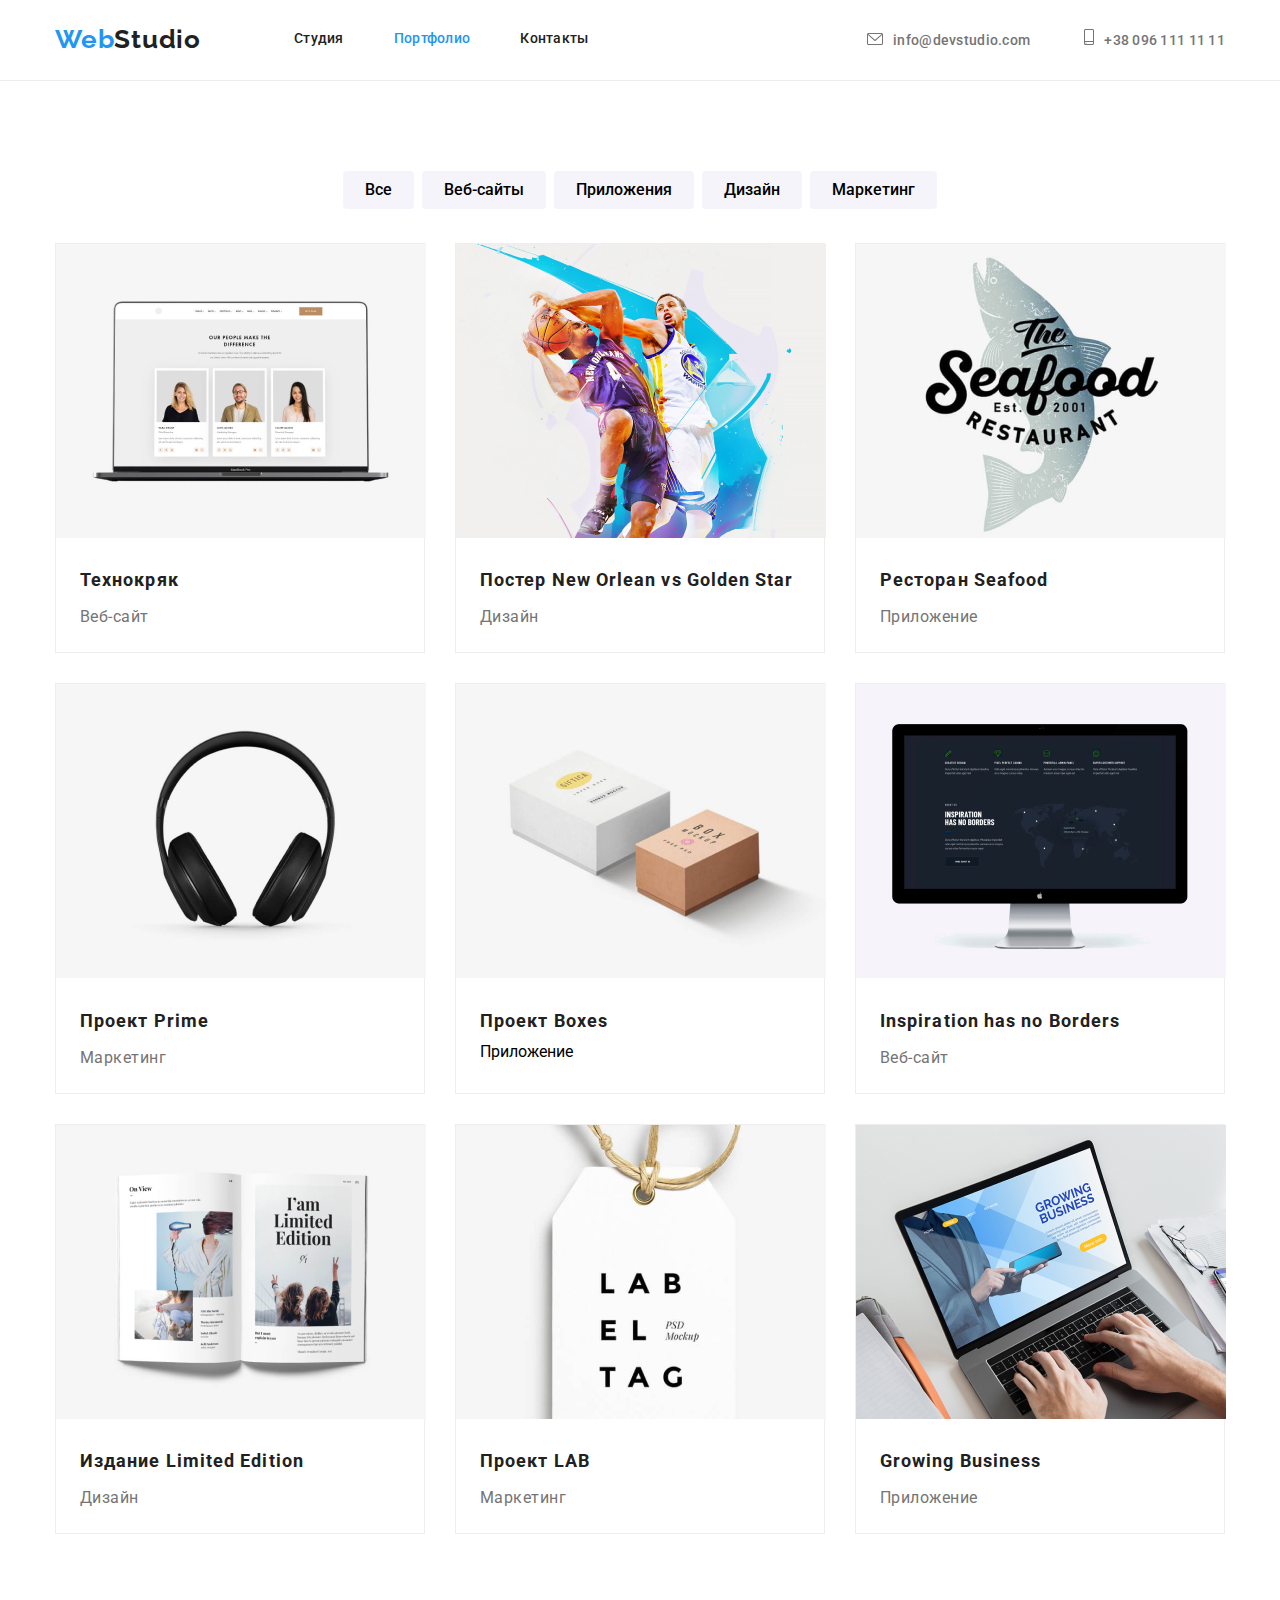
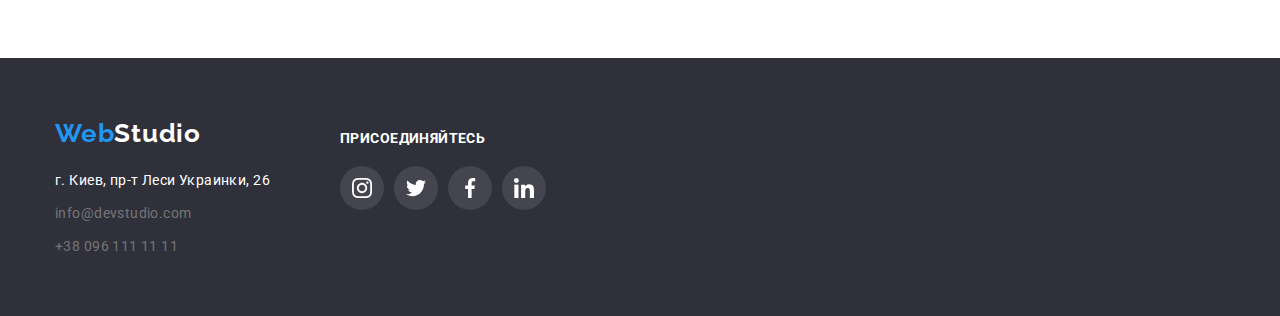
==== portfolio.html @ 93dac05d "started" ====
<!DOCTYPE html>
<html lang="ru">

<head>
    <meta charset="UTF-8">
    <meta name="viewport" content="width=device-width, initial-scale=1.0">
    <title>домашка</title>
    <link rel="stylesheet" href="https://cdnjs.cloudflare.com/ajax/libs/modern-normalize/1.0.0/modern-normalize.min.css">
    <link rel="stylesheet" href="<link rel="preconnect" href="https://fonts.gstatic.com">
    <link href="https://fonts.googleapis.com/css2?family=Raleway:wght@700&family=Roboto:wght@400;500;700;900&display=swap" rel="stylesheet">
    <link rel="stylesheet" href="./css/styles.css">
</head>

<body>
    
        <!--Шапка Портфолио  -->
    <header class="header-portfolio">
        <div class="container-header">
        <nav class="site-nav" >
            <a class="logo-a" href="./index.html" tabindex="0"><span class="logo">Web</span>Studio </a>
            <ul class="logo-a-list">
                <li class="logo-a-list-item" > <a href="./index.html" tabindex="0">Студия</a></li>
                <li class="logo-a-list-item" > <a  href="#"> <span class="portfolio" tabindex="0">Портфолио</span> </a> </li>
                <li class="logo-a-list-item" > <a href="#" tabindex="0">Контакты</a> </li>
            </ul>
        </nav>
        <address class="header-contact">
            <a class="adress-mail" href="mailto:info@devstudio.com"><span  ><svg class="header-contact-svg"><use href="./images/sprite.svg#icon-mail"></use></svg>info@devstudio.com</span></a>
            <a class="header-contact-tel" href="tel:+380961111111"><span  > <svg class="header-contact-tel-svg">
                <use href="./images/sprite.svg#icon-smartphone"></use>
            </svg>+38 096 111 11 11</span></a>
        </address>
        </div>
    </header>

    <main>
        <!-- Мейн Секция -->
        <section class="work">
            <div class="container">
            <h1 class="visually-hidden"> main </h1>
       <ul class="list-button" >
       <li class="list-button-item"> <button class="work-button"> <span class="work-button-text">Все</span> </button> </li>
       <li class="list-button-item"> <button class="work-button"> <span class="work-button-text">Веб-сайты</span> </button> </li>
       <li class="list-button-item"> <button class="work-button"> <span class="work-button-text">Приложения</span> </button> </li>
       <li class="list-button-item"> <button class="work-button"> <span class="work-button-text">Дизайн</span> </button> </li>
       <li class="list-button-item"> <button class="work-button"> <span class="work-button-text">Маркетинг</span> </button> </li>
    </ul>
    <ul class="work-list" >
        <li class="work-list-item" tabindex="0"> <img src="images/website.jpg" alt="фото сайта"> 
           <div class="text-container"> <h3 class="work-list-title">Технокряк</h3> <span class="work-list-text">Веб-сайт</span></div>
        </li>

        <li class="work-list-item" tabindex="0"> <img src="images/neworlean.jpg" alt="Постер"> 
            <div class="text-container"><h3 class="work-list-title"> Постер New Orlean vs Golden Star</h3> <span class="work-list-text">Дизайн</span> </div>
        </li>

        <li class="work-list-item" tabindex="0"> <img src="images/restorant.jpg" alt="Лого Ресторана"> 
            <div class="text-container"><h3 class="work-list-title">Ресторан Seafood</h3> <span class="work-list-text">Приложение</span> </div>
        </li>

        <li class="work-list-item" tabindex="0"> <img src="images/projectprime.jpg" alt="Наушники"> 
            <div class="text-container"><h3 class="work-list-title"> Проект Prime</h3> <span class="work-list-text">Маркетинг</span> </div>
        </li>

        <li class="work-list-item" tabindex="0"> <img src="images/projectboxes.jpg" alt="Коробки"> 
            <div class="text-container"><h3 class="work-list-title">Проект Boxes</h3> <span class="work-list-tex">Приложение</span> </div>
        </li>

        <li class="work-list-item" tabindex="0"> <img src="images/inspirationborders.jpg" alt="Программа"> 
           <div class="text-container"> <h3 class="work-list-title">Inspiration has no Borders</h3> <span class="work-list-text">Веб-сайт</span> </div>
        </li>
    
        <li class="work-list-item" tabindex="0"> <img src="images/limitededition.jpg" alt="Книга"> 
            <div class="text-container"><h3 class="work-list-title">Издание Limited Edition</h3> <span class="work-list-text">Дизайн</span></div>
        </li>

        <li class="work-list-item" tabindex="0"> <img src="images/lab.jpg" alt="Бирка"> 
            <div class="text-container"><h3 class="work-list-title">Проект LAB</h3> <span class="work-list-text">Маркетинг</span> </div>
        </li>

        <li class="work-list-item" tabindex="0"> <img src="images/growingbusiness.jpg" alt="Ноутбук"> 
            <div class="text-container"><h3 class="work-list-title">Growing Business</h3> <span class="work-list-text">Приложение</span> </div>
        </li>
        </ul>
        </div>
        </section>
   
    </main>
    <!-- Подвал -->
        <footer class="footer">
            <div class="container">
                <div class="footer-container">
                    <div class="footer-maininfo">
            <a class="logo-a-footer" href="/index.html"><span class="logo">Web</span><span class="logo-a-footer-text">Studio</span></a>
            <address class="footer-adress">
                <ul class="footer-list">
                <li class="footer-list-item"><a class="footer-list-text" href="https://goo.gl/maps/csx7mLunFfqbMCbs7" target="_blank">г. Киев, пр-т Леси Украинки, 26</a></li>
                <li class="footer-list-item"><a class="footer-list-contact" href="mailto:info@devstudio.com">info@devstudio.com</a></li>
                <li class="footer-list-item"><a class="footer-list-contact" href="tel:+380961111111">+38 096 111 11 11</a></li>
                </ul>
            </address>
                    </div>
                    <!-- Присоединяйтесь -->
            <div class="container-recconect">
                <h4>ПРИСОЕДИНЯЙТЕСЬ</h4>
                <ul class="container-recconect-list">
            
                    <li class="container-recconect-list-item"> <a class="recconect-list-link" tabindex="0"><svg class="recconect-svg">
                                <use href="./images/sprite2.svg#instagram"></use>
                            </svg></a> </li>
                    <li class="container-recconect-list-item"> <a class="recconect-list-link" tabindex="0"><svg class="recconect-svg">
                                <use href="./images/sprite2.svg#twitter"></use>
                            </svg></a> </li>
                    <li class="container-recconect-list-item"> <a class="recconect-list-link" tabindex="0"><svg class="recconect-svg">
                                <use href="./images/sprite2.svg#facebook"></use>
                            </svg></a> </li>
                    <li class="container-recconect-list-item"> <a class="recconect-list-link" tabindex="0"><svg class="recconect-svg">
                                <use href="./images/sprite2.svg#linkedin"></use>
                            </svg></a> </li>
            
                </ul>
            
            </div>
            </div>
        </footer>

</body>

</html>
---- css/styles.css ----
/* Общие значения для цвета и шрифта */
:root {
  --primary-text-color: #757575;
  --title-text-color: #212121;
  --dedicated-text-color: #2196f3;
  --heroandadress-text-color: #ffffff;
  --main-font: 'Roboto', sans-serif;
  --second-font: 'Raleway', sans-serif;
}

/* Общие правила для всех тегов */
h1,
h2,
h3,
h4,
h5,
h6 {
  margin: 0;
}
address {
  font-style: normal;
}
ul {
  list-style: none;
  padding: 0px;
  margin: 0px;
}

body {
  font-family: var(--main-font);
  margin: 0;
}
a {
  text-decoration: none;
  color: var(--title-text-color);
}
/* Общие правила для контейнера Дива */
.container {
  width: 1200px;
  padding: 0 15px;
  margin: 0 auto;
  align-items: center;
  display: block;
}
/* Общие правила  */
.adress-mail:hover,
.adress-mail:focus {
  color: var(--dedicated-text-color);
}
.adress-mail:hover .header-contact-svg,
.adress-mail:focus .header-contact-svg {
  fill: var(--dedicated-text-color);
}

.button:hover,
.button:focus {
  background: #2196f3;
}
.portfolio {
  color: var(--dedicated-text-color);
}
.studio {
  color: var(--dedicated-text-color);
}

/* Стили для СТУДИЯ */
/* Стили для верхней линии header */
.container-header {
  width: 1200px;
  padding: 0 15px;
  margin: 0 auto;
  align-items: center;
  display: flex;
}
header {
  padding-top: 24px;
  padding-bottom: 25px;
  border-bottom: 1px solid#ececec;

  background-color: var(--heroandadress-text-color);
}
.logo {
  color: var(--dedicated-text-color);
}
.logo-a {
  font-family: var(--second-font);
  font-style: normal;
  font-weight: bold;
  font-size: 26px;
  line-height: 1.19;
  letter-spacing: 0.03em;
  color: var(--title-text-color);
  margin-right: 93px;
}
.logo-a-list {
  font-style: normal;
  font-weight: 500;
  font-size: 14px;
  line-height: 1.14;
  letter-spacing: 0.02em;
  display: flex;
}
.logo-a-list-item:not(:last-child) {
  margin-right: 50px;
}
.site-nav:hover,
.site-nav:focus {
  color: #2196f3;
}
.site-nav {
  display: flex;
  align-items: center;
}
.header-contact-tel {
  color: var(--primary-text-color);
}
.header-contact-tel:hover,
.header-contact-tel:focus {
  color: var(--dedicated-text-color);
}
.header-contact-tel:hover .header-contact-tel-svg,
.header-contact-tel:focus .header-contact-tel-svg {
  fill: var(--dedicated-text-color);
}
.header-contact {
  margin-left: auto;
}
.header-contact-tel {
  font-style: normal;
  font-weight: 500;
  font-size: 14px;
  line-height: 16px;
  letter-spacing: 0.02em;
}
.adress-mail {
  margin-right: 50px;
  color: var(--primary-text-color);
  font-style: normal;
  font-weight: 500;
  font-size: 14px;
  line-height: 16px;
  letter-spacing: 0.02em;
}
.header-contact-svg {
  width: 16px;
  height: 12px;
  fill: #757575;
  margin-right: 10px;
}
.header-contact-tel-svg {
  width: 10px;
  height: 16px;
  fill: #757575;
  margin-right: 10px;
}
/* Секция Герой */

/* Скрытый заголовок */
.visually-hidden {
  position: absolute;
  width: 1px;
  height: 1px;
  margin: -1px;
  border: 0;
  padding: 0;

  white-space: nowrap;
  clip-path: imset(100%);
  clip: rect(0 0 0 0);
}

.hero {
  display: flex;
  flex-direction: column;
  text-align: center;
  margin-bottom: 94px;
  background-image: linear-gradient(
      rgba(47, 48, 58, 0.4),
      rgba(47, 48, 58, 0.4)
    ),
    url('../images/hero.jpg');
  background-repeat: no-repeat;
  max-width: 1600px;
  margin-left: auto;
  margin-right: auto;
}
.slogan {
  font-style: normal;
  font-weight: 900;
  font-size: 44px;
  line-height: 1.36;
  letter-spacing: 0.06em;
  text-transform: uppercase;
  margin-top: 200px;
  margin-bottom: 30px;
  color: var(--heroandadress-text-color);
}

.button-main {
  background: #2196f3;
  box-shadow: 0px 4px 4px rgba(0, 0, 0, 0.15);
  border-radius: 4px;
  width: 200px;
  height: 50px;
  margin-bottom: 200px;
}
.button-main-text {
  font-family: var(--main-font);
  font-weight: bold;
  font-size: 16px;
  line-height: 30px;
  color: var(--heroandadress-text-color);
  min-width: 200px;
  height: 50px;
}

.button span:hover,
.button span:focus {
  color: #ffffff;
}
/* Критерии */
.criterion {
  margin-bottom: 94px;
}
.criterion-list {
  display: flex;
}
.criterion-title {
  font-style: normal;
  font-weight: bold;
  font-size: 14px;
  line-height: 1.14;
  letter-spacing: 0.03em;
  text-transform: uppercase;
  color: var(--title-text-color);
  margin-bottom: 10px;
}
.criterion-list-text {
  font-style: normal;
  font-weight: normal;
  font-size: 14px;
  line-height: 1.71;
  letter-spacing: 0.03em;
  color: var(--primary-text-color);
}

.criterion-list-item::before {
  content: '';
  display: block;
  width: 270px;
  height: 120px;
  background-position: center;
  background-repeat: no-repeat;
  background-color: #f5f4fa;
  margin-bottom: 30px;
}
.icon-antenna::before {
  background-image: url('../images/antenna.svg');
}
.icon-clock::before {
  background-image: url('../images/clock.svg');
}
.icon-diagram::before {
  background-image: url('../images/diagram.svg');
}
.icon-astronaut::before {
  background-image: url('../images/astronaut.svg');
}
.criterion-list-item:not(:last-child) {
  margin-right: 30px;
}

/* Чем мы занимаемся */
.about-us-list {
  display: flex;
}
.about-us-title-item:not(:last-child) {
  margin-right: 30px;
}
.about-us {
  margin-bottom: 94px;
}
.about-us-title {
  font-weight: bold;
  font-size: 36px;
  line-height: 1.16;
  text-align: center;
  letter-spacing: 0.03em;
  color: var(--title-text-color);
  margin-bottom: 50px;
}
/* Наша команда */
.team {
  padding-top: 94px;
  background-color: #f5f4fa;
}
.team-list {
  display: flex;
}
.team-list-item {
  width: 270px;
  height: 428px;
  box-shadow: 0px 1px 3px rgba(0, 0, 0, 0.12), 0px 1px 1px rgba(0, 0, 0, 0.14),
    0px 2px 1px rgba(0, 0, 0, 0.2);
  border-radius: 0px 0px 4px 4px;
  background-color: var(--heroandadress-text-color);
  text-align: center;
  margin-bottom: 94px;
}
.team-list-item:not(:last-child) {
  margin-right: 30px;
}
.team-img {
  margin-bottom: 30px;
}
.team-title {
  font-weight: bold;
  font-size: 36px;
  line-height: 1.16;
  text-align: center;
  letter-spacing: 0.03em;
  color: var(--title-text-color);
  margin-bottom: 50px;
}
.team-list-title {
  font-style: normal;
  font-weight: 500;
  font-size: 16px;
  line-height: 1.18;
  margin-bottom: 10px;
}
.team-list-text {
  font-style: normal;
  font-weight: normal;
  font-size: 16px;
  line-height: 1.18;
  color: var(--primary-text-color);
}
.team-list-link {
  display: flex;
  justify-content: center;
  margin-top: 16px;
}
.team-list-link-li:not(:last-child) {
  margin-right: 10px;
}
.team-list-link-item {
  width: 44px;
  height: 44px;
  display: block;
  border-radius: 50%;
  background-color: #ffffff;
  display: flex;
  justify-content: center;
  align-items: center;
}

.team-list-link-li:focus {
  background-color: #2196f3;
}
.team-list-link-item:hover,
.team-list-link-item:focus {
  background-color: #2196f3;
}
.team-list-link-item:hover .team-list-link-svg,
.team-list-link-item:focus .team-list-link-svg {
  fill: #ffffff;
}
.team-list-link-svg {
  width: 20px;
  height: 20px;
  fill: #afb1b8;
}
/* Клиенты */
.clients {
  margin-bottom: 94px;
}
.clients-list {
  display: flex;
}
.clients-title {
  text-align: center;
  font-style: normal;
  font-weight: bold;
  font-size: 36px;
  line-height: 42px;
  margin-bottom: 50px;
}
.clients-list-item:not(:last-child) {
  margin-right: 30px;
}
.clients-link {
  display: flex;
  width: 170px;
  height: 90px;
  border: 1px solid #afb1b8;
  border-radius: 4px;
}
.clients-svg {
  margin: auto;
  fill: #afb1b8;
}
.clients-link:hover,
.clients-link:focus {
  border: 1px solid #2196f3;
  border-radius: 4px;
}
.clients-link:hover .clients-svg,
.clients-link:focus .clients-svg {
  fill: #2196f3;
}
/* Подвал */
.footer {
  background-color: #2f303a;
  padding-top: 60px;
  padding-bottom: 57px;
}
.logo-a-footer {
  font-family: var(--second-font);
  font-style: normal;
  font-weight: bold;
  font-size: 26px;
  line-height: 1.19;
  letter-spacing: 0.03em;
  color: var(--title-text-color);
  display: inline-block;
  margin-bottom: 20px;
}
.logo-a-footer-text {
  color: var(--heroandadress-text-color);
}
.footer-list-item:not(:last-child) {
  margin-bottom: 9px;
}
.footer-list-text {
  color: var(--heroandadress-text-color);
}
.footer-list {
  font-style: normal;
  font-weight: normal;
  font-size: 14px;
  line-height: 1.71;
  letter-spacing: 0.03em;
  color: rgba(255, 255, 255, 0.6);
}
.footer-list-contact {
  color: var(--primary-text-color);
}
.footer-container {
  display: flex;
}
.container-recconect {
  margin-top: 12px;
  margin-left: 70px;
}
.container-recconect h4 {
  font-style: normal;
  font-weight: bold;
  font-size: 14px;
  line-height: 16px;
  letter-spacing: 0.03em;
  text-transform: uppercase;
  color: #ffffff;
}
.container-recconect-list {
  display: flex;
  justify-content: center;
  margin-top: 20px;
}
.container-recconect-list-item:not(:last-child) {
  margin-right: 10px;
}
.recconect-svg {
  width: 20px;
  height: 20px;
  fill: #ffffff;
}
.recconect-list-link {
  width: 44px;
  height: 44px;

  border-radius: 50%;
  background-color: rgba(255, 255, 255, 10%);
  display: flex;
  justify-content: center;
  align-items: center;
}
.recconect-list-link:hover,
.recconect-list-link:focus {
  background-color: #2196f3;
}
/* страница ПОРТФОЛИО */
/* Шапка Header */
.header-portfolio {
  margin-bottom: 90px;
}
/* Мейн секция */

.work-list-title {
  font-style: normal;
  font-weight: bold;
  font-size: 18px;
  line-height: 2;
  letter-spacing: 0.06em;
  color: var(--title-text-color);
  margin-bottom: 4px;
}
.work-list-text {
  font-style: normal;
  font-weight: normal;
  font-size: 16px;
  line-height: 1.87;
  letter-spacing: 0.03em;
  color: var(--primary-text-color);
}
.list-button {
  display: flex;
  justify-content: center;
  margin-bottom: 34px;
}
.list-button-item {
  height: 38px;
}

.list-button-item:not(:last-child) {
  margin-right: 8px;
}
.work-button {
  background: #f5f4fa;
  padding: 6px 22px;
  border-radius: 4px;
  border: unset;
}

.work-button:hover,
.work-button:focus {
  background-color: var(--dedicated-text-color);
  box-shadow: 0px 4px 4px rgba(0, 0, 0, 0.25);
}
.work-button:hover .work-button-text,
.work-button:focus .work-button-text {
  color: #ffffff;
}

.work-button-text {
  font-style: normal;
  font-weight: 500;
  font-size: 16px;
  line-height: 1.62;
}
.work-list {
  display: flex;
  flex-wrap: wrap;
  margin-bottom: 94px;
}
.work-list-item {
  margin-right: 30px;
  margin-bottom: 30px;
  width: 370px;
  border: 1px solid #eeeeee;
}
.work-list-item:hover,
.work-list-item:focus {
  box-shadow: 0px 4px 4px rgba(0, 0, 0, 0.25);
}
.work-list-item:nth-child(3n) {
  margin-right: 0;
}
.text-container {
  margin: 20px 24px;
}
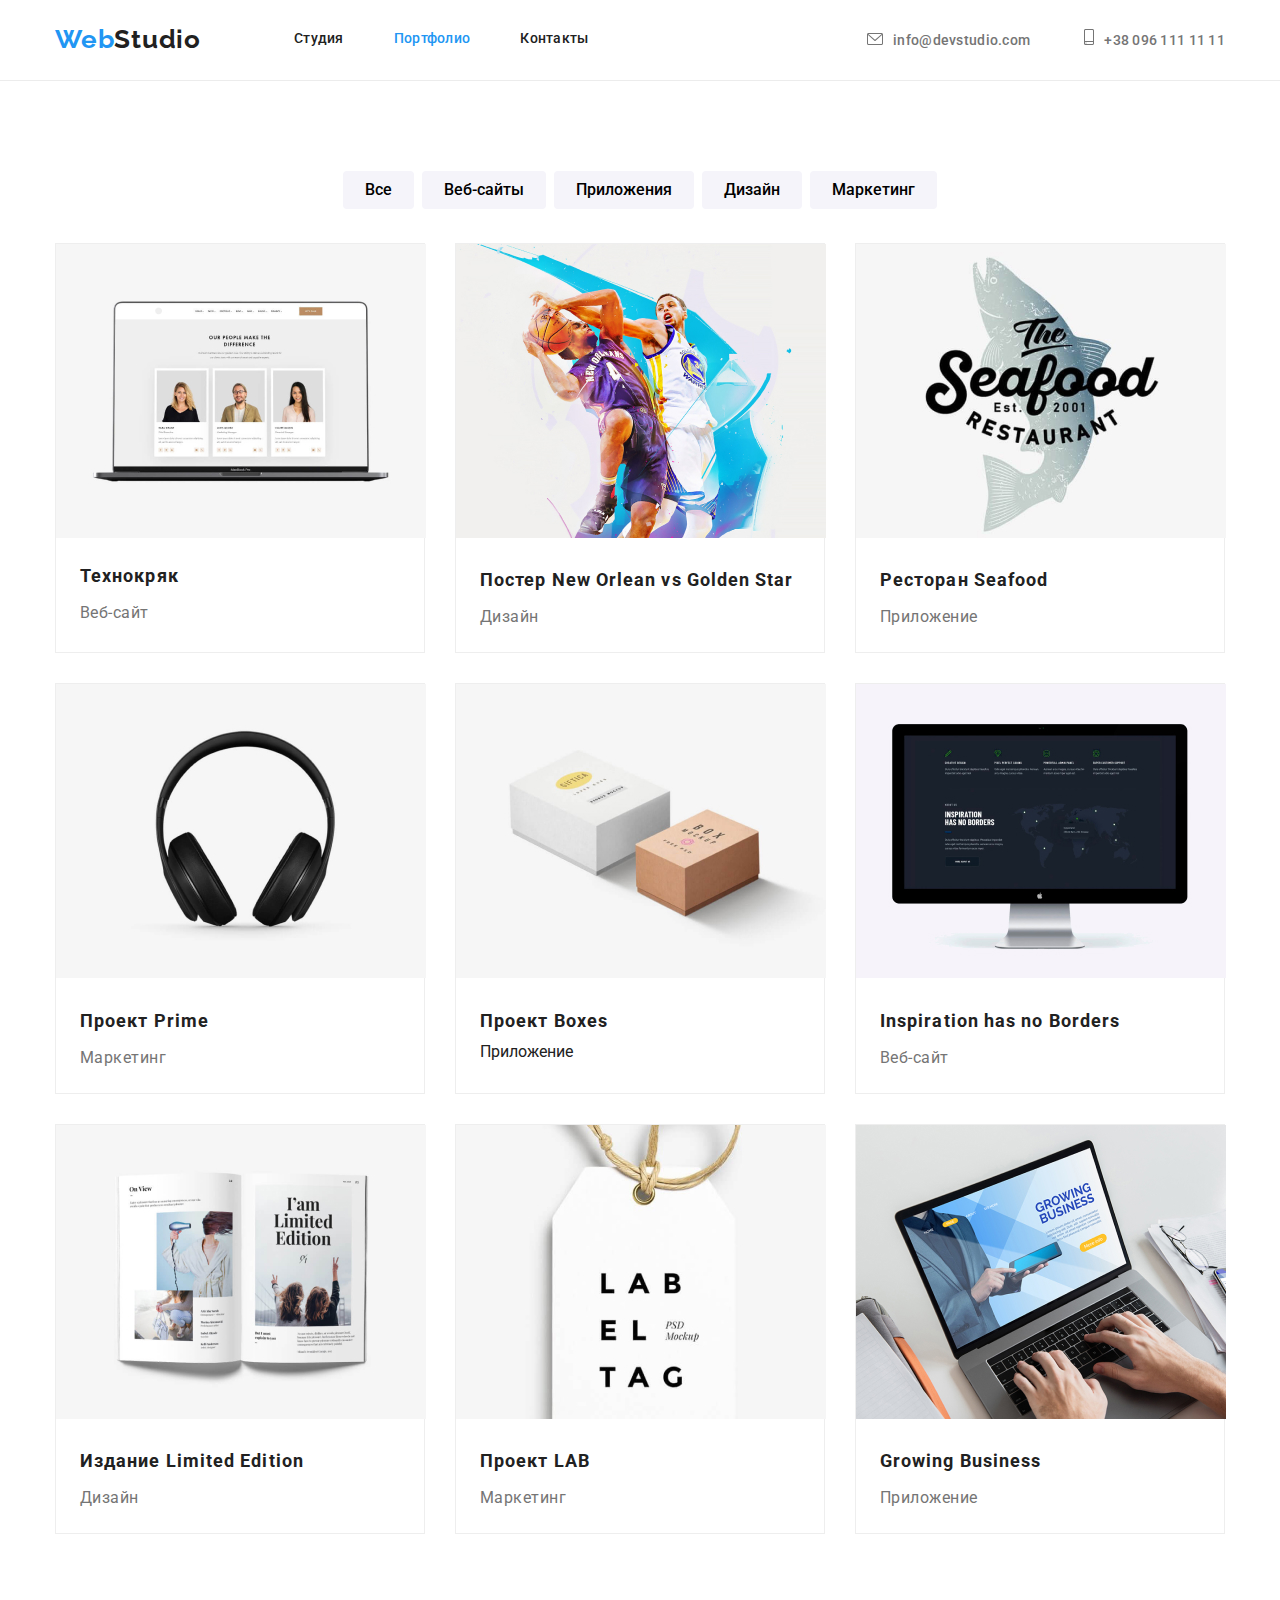
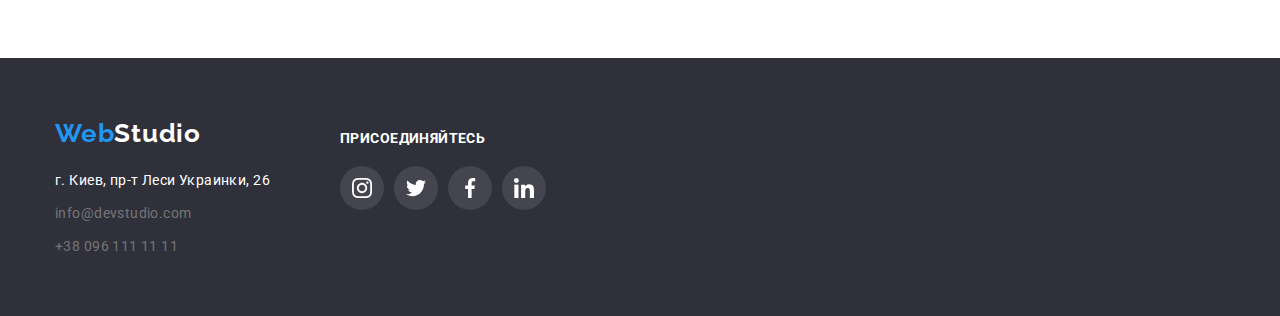
==== commit 83a38bce: "1/1" ====
--- a/portfolio.html
+++ b/portfolio.html
@@ -45,41 +45,71 @@
        <li class="list-button-item"> <button class="work-button"> <span class="work-button-text">Дизайн</span> </button> </li>
        <li class="list-button-item"> <button class="work-button"> <span class="work-button-text">Маркетинг</span> </button> </li>
     </ul>
+    <!-- Карточки -->
     <ul class="work-list" >
-        <li class="work-list-item" tabindex="0"> <img src="images/website.jpg" alt="фото сайта"> 
-           <div class="text-container"> <h3 class="work-list-title">Технокряк</h3> <span class="work-list-text">Веб-сайт</span></div>
+        <li class="work-list-item"> 
+            <a class="work-list-link" href="" >
+                <div class="test"> <p class="test-2">Технокряк это современная площадка распространения коронавируса. Компании используют эту платформу для цифрового
+                шпионажа и атак на защищённые сервера конкурентов.</p>
+            <img src="images/website.jpg" alt="фото сайта"> </div>
+           <div class="text-container"> <h3 class="work-list-title">Технокряк</h3> <span class="work-list-text">Веб-сайт</span></div> 
+        </a>
+        </li>
+    
+        <li class="work-list-item"> 
+            <a class="work-list-link" href=""> 
+                <img src="images/neworlean.jpg" alt="Постер"> 
+            <div class="text-container"><h3 class="work-list-title"> Постер New Orlean vs Golden Star</h3> <span class="work-list-text">Дизайн</span> </div> 
+        </a>
         </li>
 
-        <li class="work-list-item" tabindex="0"> <img src="images/neworlean.jpg" alt="Постер"> 
-            <div class="text-container"><h3 class="work-list-title"> Постер New Orlean vs Golden Star</h3> <span class="work-list-text">Дизайн</span> </div>
+        <li class="work-list-item"> 
+            <a class="work-list-link" href=""> 
+                <img src="images/restorant.jpg" alt="Лого Ресторана"> 
+            <div class="text-container"><h3 class="work-list-title">Ресторан Seafood</h3> <span class="work-list-text">Приложение</span> </div> 
+        </a>
         </li>
 
-        <li class="work-list-item" tabindex="0"> <img src="images/restorant.jpg" alt="Лого Ресторана"> 
-            <div class="text-container"><h3 class="work-list-title">Ресторан Seafood</h3> <span class="work-list-text">Приложение</span> </div>
+        <li class="work-list-item"> 
+            <a class="work-list-link" href=""> 
+                <img src="images/projectprime.jpg" alt="Наушники"> 
+            <div class="text-container"><h3 class="work-list-title"> Проект Prime</h3> <span class="work-list-text">Маркетинг</span> </div> 
+        </a>
         </li>
 
-        <li class="work-list-item" tabindex="0"> <img src="images/projectprime.jpg" alt="Наушники"> 
-            <div class="text-container"><h3 class="work-list-title"> Проект Prime</h3> <span class="work-list-text">Маркетинг</span> </div>
+        <li class="work-list-item"> 
+            <a class="work-list-link" href=""> 
+                <img src="images/projectboxes.jpg" alt="Коробки"> 
+            <div class="text-container"><h3 class="work-list-title">Проект Boxes</h3> <span class="work-list-tex">Приложение</span> </div>
+         </a>
         </li>
 
-        <li class="work-list-item" tabindex="0"> <img src="images/projectboxes.jpg" alt="Коробки"> 
-            <div class="text-container"><h3 class="work-list-title">Проект Boxes</h3> <span class="work-list-tex">Приложение</span> </div>
+        <li class="work-list-item"> 
+            <a class="work-list-link" href="">
+                <img src="images/inspirationborders.jpg" alt="Программа"> 
+           <div class="text-container"> <h3 class="work-list-title">Inspiration has no Borders</h3> <span class="work-list-text">Веб-сайт</span> </div> 
+        </a>
+        </li>
+    
+        <li class="work-list-item"> 
+            <a class="work-list-link" href=""> 
+                <img src="images/limitededition.jpg" alt="Книга"> 
+            <div class="text-container"><h3 class="work-list-title">Издание Limited Edition</h3> <span class="work-list-text">Дизайн</span></div> 
+        </a>
         </li>
 
-        <li class="work-list-item" tabindex="0"> <img src="images/inspirationborders.jpg" alt="Программа"> 
-           <div class="text-container"> <h3 class="work-list-title">Inspiration has no Borders</h3> <span class="work-list-text">Веб-сайт</span> </div>
-        </li>
-    
-        <li class="work-list-item" tabindex="0"> <img src="images/limitededition.jpg" alt="Книга"> 
-            <div class="text-container"><h3 class="work-list-title">Издание Limited Edition</h3> <span class="work-list-text">Дизайн</span></div>
+        <li class="work-list-item"> 
+            <a class="work-list-link" href=""> 
+                <img src="images/lab.jpg" alt="Бирка"> 
+            <div class="text-container"><h3 class="work-list-title">Проект LAB</h3> <span class="work-list-text">Маркетинг</span> </div> 
+        </a>
         </li>
 
-        <li class="work-list-item" tabindex="0"> <img src="images/lab.jpg" alt="Бирка"> 
-            <div class="text-container"><h3 class="work-list-title">Проект LAB</h3> <span class="work-list-text">Маркетинг</span> </div>
-        </li>
-
-        <li class="work-list-item" tabindex="0"> <img src="images/growingbusiness.jpg" alt="Ноутбук"> 
-            <div class="text-container"><h3 class="work-list-title">Growing Business</h3> <span class="work-list-text">Приложение</span> </div>
+        <li class="work-list-item"> 
+            <a class="work-list-link" href=""> 
+                <img src="images/growingbusiness.jpg" alt="Ноутбук"> 
+            <div class="text-container"><h3 class="work-list-title">Growing Business</h3> <span class="work-list-text">Приложение</span> </div> 
+        </a>
         </li>
         </ul>
         </div>
--- a/css/styles.css
+++ b/css/styles.css
@@ -15,6 +15,9 @@
 h4,
 h5,
 h6 {
+  margin: 0;
+}
+p {
   margin: 0;
 }
 address {
@@ -218,6 +221,47 @@
 .button span:focus {
   color: #ffffff;
 }
+/* МОДАЛКА */
+.backdrop {
+  position: fixed;
+  top: 0;
+  left: 0;
+  width: 100%;
+  height: 100%;
+  background: rgba(0, 0, 0, 0.2);
+  z-index: 1;
+}
+.backdrop.is-hidden {
+  opacity: 0;
+  pointer-events: none;
+}
+
+.modal {
+  position: absolute;
+  top: 50%;
+  left: 50%;
+  transform: translate(-50%, -50%);
+  width: 528px;
+  height: 581px;
+  background-color: #ffffff;
+  box-shadow: 0px 1px 3px rgba(0, 0, 0, 0.12), 0px 1px 1px rgba(0, 0, 0, 0.14),
+    0px 2px 1px rgba(0, 0, 0, 0.2);
+  border-radius: 4px;
+}
+.modal-svg {
+  position: absolute;
+  top: 8px;
+  right: 8px;
+  width: 30px;
+  height: 30px;
+  background: #ffffff;
+  border-radius: 50%;
+  border: 1px solid rgba(0, 0, 0, 0.1);
+  box-sizing: border-box;
+  justify-content: center;
+  align-items: center;
+  display: flex;
+}
 /* Критерии */
 .criterion {
   margin-bottom: 94px;
@@ -274,9 +318,7 @@
 .about-us-list {
   display: flex;
 }
-.about-us-title-item:not(:last-child) {
-  margin-right: 30px;
-}
+
 .about-us {
   margin-bottom: 94px;
 }
@@ -288,6 +330,36 @@
   letter-spacing: 0.03em;
   color: var(--title-text-color);
   margin-bottom: 50px;
+}
+.about-us-thumb:not(:last-child) {
+  margin-right: 30px;
+}
+.about-us-thumb {
+  position: relative;
+  width: 370px;
+  height: 294px;
+}
+.about-us-box {
+  display: block;
+  width: 370px;
+  height: 70px;
+
+  position: absolute;
+  bottom: 0;
+  left: 0;
+  background: rgba(47, 48, 58, 0.8);
+}
+.about-us-text {
+  display: inline-block;
+  font-style: normal;
+  font-weight: bold;
+  font-size: 14px;
+  line-height: 16px;
+
+  letter-spacing: 0.03em;
+  text-transform: uppercase;
+  margin: 27px 82px;
+  color: #ffffff;
 }
 /* Наша команда */
 .team {
@@ -478,7 +550,6 @@
 .recconect-list-link {
   width: 44px;
   height: 44px;
-
   border-radius: 50%;
   background-color: rgba(255, 255, 255, 10%);
   display: flex;
@@ -559,8 +630,11 @@
   width: 370px;
   border: 1px solid #eeeeee;
 }
-.work-list-item:hover,
-.work-list-item:focus {
+.work-list-link {
+  display: inline-block;
+}
+.work-list-link:hover,
+.work-list-link:focus {
   box-shadow: 0px 4px 4px rgba(0, 0, 0, 0.25);
 }
 .work-list-item:nth-child(3n) {
@@ -569,3 +643,29 @@
 .text-container {
   margin: 20px 24px;
 }
+.test {
+  position: relative;
+  width: 370px;
+  height: 294px;
+  overflow: hidden;
+}
+
+.test-2 {
+  position: absolute;
+  width: 100%;
+  height: 100%;
+  transform: translateY(100%);
+  transition: 250ms cubic-bezier(0.4, 0, 0.2, 1);
+  background: rgba(33, 150, 243, 0.9);
+  padding: 63px 24px;
+  font-family: Roboto;
+  font-style: normal;
+  font-weight: normal;
+  font-size: 18px;
+  line-height: 28px;
+  letter-spacing: 0.03em;
+  color: #ffffff;
+}
+.work-list-link:hover .test-2 {
+  transform: translateY(0%);
+}
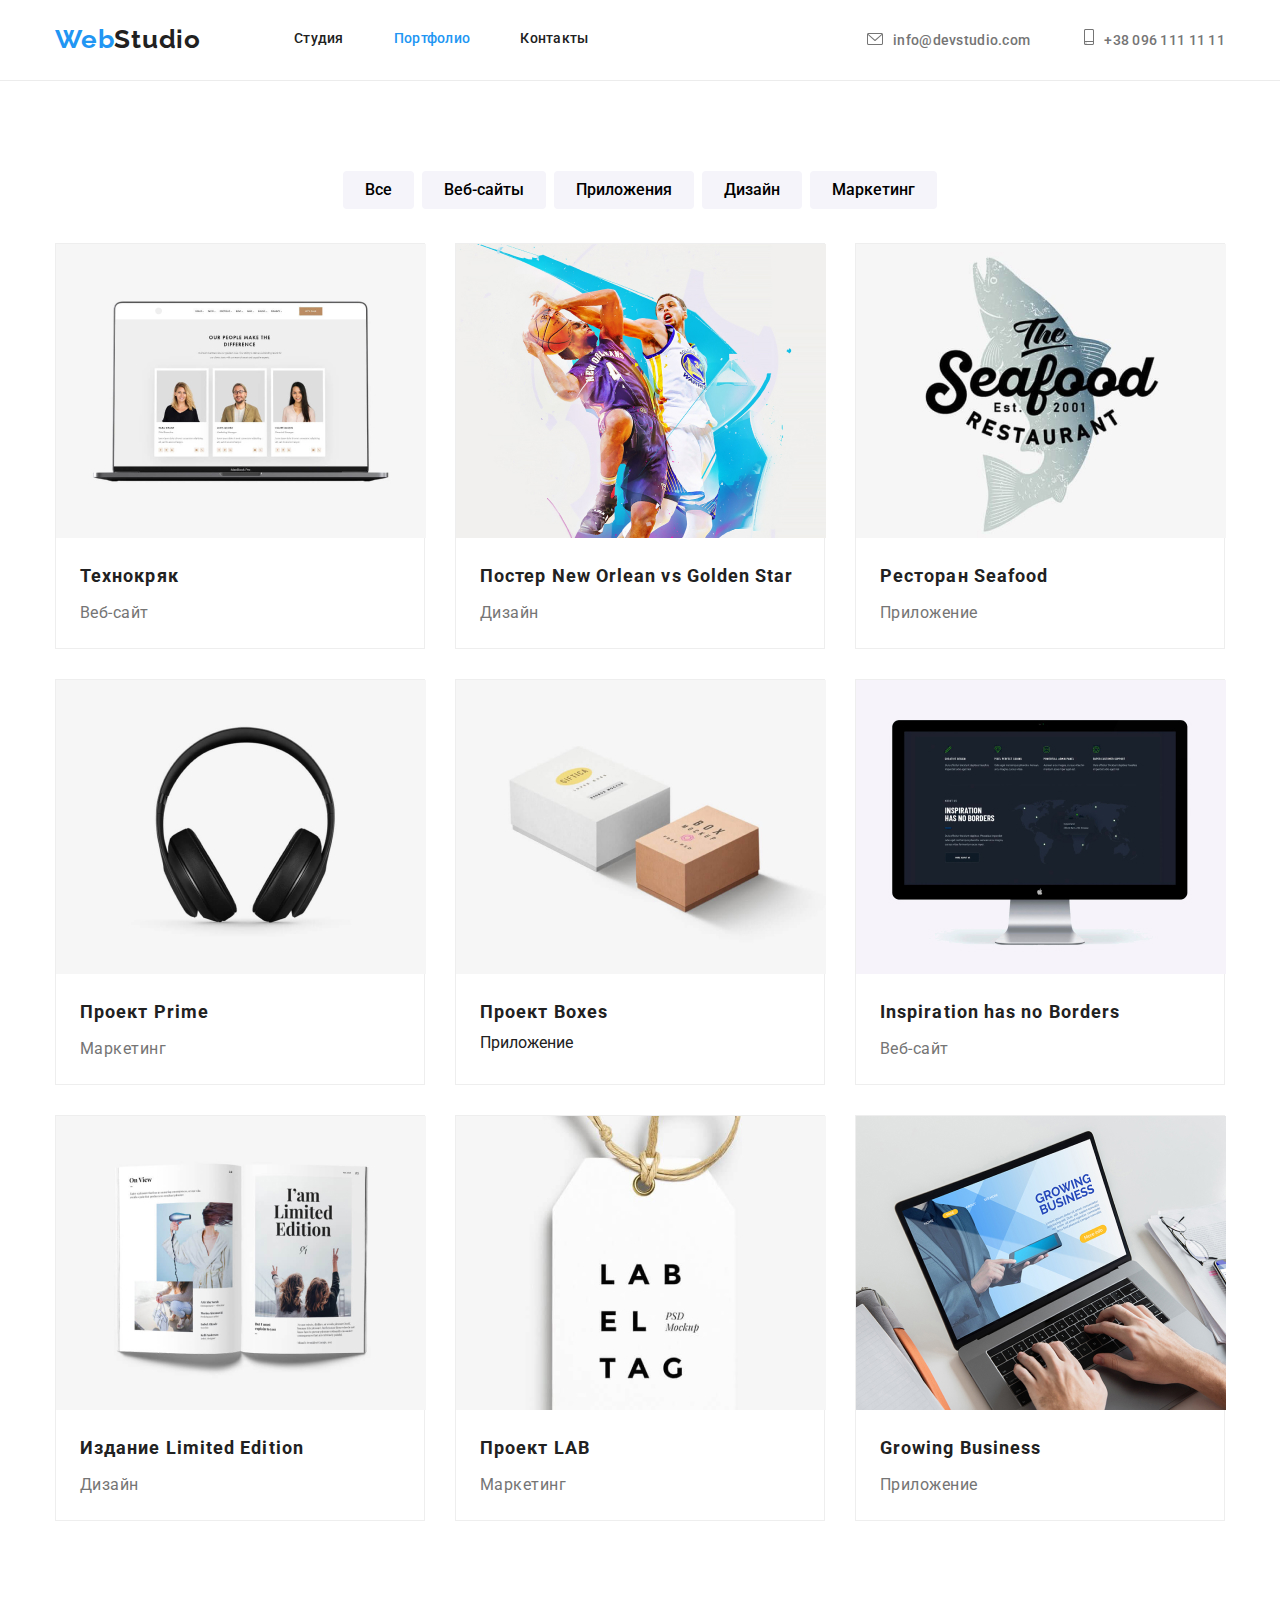
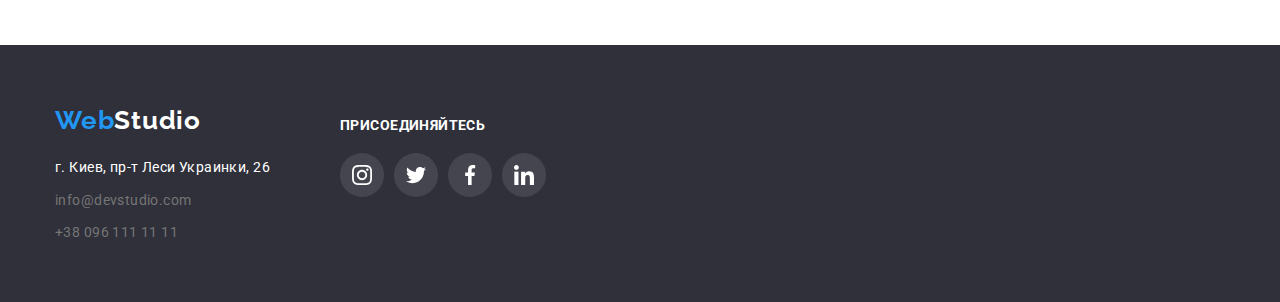
==== commit d965b398: "3" ====
--- a/portfolio.html
+++ b/portfolio.html
@@ -49,7 +49,7 @@
     <ul class="work-list" >
         <li class="work-list-item"> 
             <a class="work-list-link" href="" >
-                <div class="test"> <p class="test-2">Технокряк это современная площадка распространения коронавируса. Компании используют эту платформу для цифрового
+                <div class="work-thumb"> <p class="work-thumb-title">Технокряк это современная площадка распространения коронавируса. Компании используют эту платформу для цифрового
                 шпионажа и атак на защищённые сервера конкурентов.</p>
             <img src="images/website.jpg" alt="фото сайта"> </div>
            <div class="text-container"> <h3 class="work-list-title">Технокряк</h3> <span class="work-list-text">Веб-сайт</span></div> 
@@ -57,57 +57,89 @@
         </li>
     
         <li class="work-list-item"> 
-            <a class="work-list-link" href=""> 
-                <img src="images/neworlean.jpg" alt="Постер"> 
+            <a class="work-list-link" href="">
+                <div class="work-thumb">
+                    <p class="work-thumb-title">Технокряк это современная площадка распространения коронавируса. Компании используют эту
+                        платформу для цифрового
+                        шпионажа и атак на защищённые сервера конкурентов.</p>
+                <img src="images/neworlean.jpg" alt="Постер"> </div>
             <div class="text-container"><h3 class="work-list-title"> Постер New Orlean vs Golden Star</h3> <span class="work-list-text">Дизайн</span> </div> 
         </a>
         </li>
 
         <li class="work-list-item"> 
             <a class="work-list-link" href=""> 
-                <img src="images/restorant.jpg" alt="Лого Ресторана"> 
+                <div class="work-thumb">
+                <p class="work-thumb-title">Технокряк это современная площадка распространения коронавируса. Компании используют эту
+                    платформу для цифрового
+                    шпионажа и атак на защищённые сервера конкурентов.</p>
+                <img src="images/restorant.jpg" alt="Лого Ресторана"> </div>
             <div class="text-container"><h3 class="work-list-title">Ресторан Seafood</h3> <span class="work-list-text">Приложение</span> </div> 
         </a>
         </li>
 
         <li class="work-list-item"> 
-            <a class="work-list-link" href=""> 
-                <img src="images/projectprime.jpg" alt="Наушники"> 
+            <a class="work-list-link" href="">
+                <div class="work-thumb">
+                <p class="work-thumb-title">Технокряк это современная площадка распространения коронавируса. Компании используют эту
+                    платформу для цифрового
+                    шпионажа и атак на защищённые сервера конкурентов.</p>
+                <img src="images/projectprime.jpg" alt="Наушники"> </div>
             <div class="text-container"><h3 class="work-list-title"> Проект Prime</h3> <span class="work-list-text">Маркетинг</span> </div> 
         </a>
         </li>
 
         <li class="work-list-item"> 
             <a class="work-list-link" href=""> 
-                <img src="images/projectboxes.jpg" alt="Коробки"> 
+                <div class="work-thumb">
+                <p class="work-thumb-title">Технокряк это современная площадка распространения коронавируса. Компании используют эту
+                    платформу для цифрового
+                    шпионажа и атак на защищённые сервера конкурентов.</p>
+                <img src="images/projectboxes.jpg" alt="Коробки"> </div>
             <div class="text-container"><h3 class="work-list-title">Проект Boxes</h3> <span class="work-list-tex">Приложение</span> </div>
          </a>
         </li>
 
         <li class="work-list-item"> 
             <a class="work-list-link" href="">
-                <img src="images/inspirationborders.jpg" alt="Программа"> 
+                <div class="work-thumb">
+                <p class="work-thumb-title">Технокряк это современная площадка распространения коронавируса. Компании используют эту
+                    платформу для цифрового
+                    шпионажа и атак на защищённые сервера конкурентов.</p>
+                <img src="images/inspirationborders.jpg" alt="Программа"> </div>
            <div class="text-container"> <h3 class="work-list-title">Inspiration has no Borders</h3> <span class="work-list-text">Веб-сайт</span> </div> 
         </a>
         </li>
     
         <li class="work-list-item"> 
             <a class="work-list-link" href=""> 
-                <img src="images/limitededition.jpg" alt="Книга"> 
+                <div class="work-thumb">
+                <p class="work-thumb-title">Технокряк это современная площадка распространения коронавируса. Компании используют эту
+                    платформу для цифрового
+                    шпионажа и атак на защищённые сервера конкурентов.</p>
+                <img src="images/limitededition.jpg" alt="Книга"> </div>
             <div class="text-container"><h3 class="work-list-title">Издание Limited Edition</h3> <span class="work-list-text">Дизайн</span></div> 
         </a>
         </li>
 
         <li class="work-list-item"> 
             <a class="work-list-link" href=""> 
-                <img src="images/lab.jpg" alt="Бирка"> 
+                <div class="work-thumb">
+                <p class="work-thumb-title">Технокряк это современная площадка распространения коронавируса. Компании используют эту
+                    платформу для цифрового
+                    шпионажа и атак на защищённые сервера конкурентов.</p>
+                <img src="images/lab.jpg" alt="Бирка"> </div>
             <div class="text-container"><h3 class="work-list-title">Проект LAB</h3> <span class="work-list-text">Маркетинг</span> </div> 
         </a>
         </li>
 
         <li class="work-list-item"> 
             <a class="work-list-link" href=""> 
-                <img src="images/growingbusiness.jpg" alt="Ноутбук"> 
+                <div class="work-thumb">
+                <p class="work-thumb-title">Технокряк это современная площадка распространения коронавируса. Компании используют эту
+                    платформу для цифрового
+                    шпионажа и атак на защищённые сервера конкурентов.</p>
+                <img src="images/growingbusiness.jpg" alt="Ноутбук"> </div>
             <div class="text-container"><h3 class="work-list-title">Growing Business</h3> <span class="work-list-text">Приложение</span> </div> 
         </a>
         </li>
--- a/css/styles.css
+++ b/css/styles.css
@@ -49,15 +49,18 @@
 .adress-mail:hover,
 .adress-mail:focus {
   color: var(--dedicated-text-color);
+  transition: 250ms cubic-bezier(0.4, 0, 0.2, 1);
 }
 .adress-mail:hover .header-contact-svg,
 .adress-mail:focus .header-contact-svg {
   fill: var(--dedicated-text-color);
+  transition: 250ms cubic-bezier(0.4, 0, 0.2, 1);
 }
 
 .button:hover,
 .button:focus {
   background: #2196f3;
+  transition: 250ms cubic-bezier(0.4, 0, 0.2, 1);
 }
 .portfolio {
   color: var(--dedicated-text-color);
@@ -109,6 +112,7 @@
 .site-nav:hover,
 .site-nav:focus {
   color: #2196f3;
+  transition: 250ms cubic-bezier(0.4, 0, 0.2, 1);
 }
 .site-nav {
   display: flex;
@@ -120,10 +124,12 @@
 .header-contact-tel:hover,
 .header-contact-tel:focus {
   color: var(--dedicated-text-color);
+  transition: 250ms cubic-bezier(0.4, 0, 0.2, 1);
 }
 .header-contact-tel:hover .header-contact-tel-svg,
 .header-contact-tel:focus .header-contact-tel-svg {
   fill: var(--dedicated-text-color);
+  transition: 250ms cubic-bezier(0.4, 0, 0.2, 1);
 }
 .header-contact {
   margin-left: auto;
@@ -220,6 +226,7 @@
 .button span:hover,
 .button span:focus {
   color: #ffffff;
+  transition: 250ms cubic-bezier(0.4, 0, 0.2, 1);
 }
 /* МОДАЛКА */
 .backdrop {
@@ -230,6 +237,7 @@
   height: 100%;
   background: rgba(0, 0, 0, 0.2);
   z-index: 1;
+  transition: 250ms cubic-bezier(0.4, 0, 0.2, 1);
 }
 .backdrop.is-hidden {
   opacity: 0;
@@ -241,6 +249,7 @@
   top: 50%;
   left: 50%;
   transform: translate(-50%, -50%);
+
   width: 528px;
   height: 581px;
   background-color: #ffffff;
@@ -429,14 +438,17 @@
 
 .team-list-link-li:focus {
   background-color: #2196f3;
+  transition: 250ms cubic-bezier(0.4, 0, 0.2, 1);
 }
 .team-list-link-item:hover,
 .team-list-link-item:focus {
   background-color: #2196f3;
+  transition: 250ms cubic-bezier(0.4, 0, 0.2, 1);
 }
 .team-list-link-item:hover .team-list-link-svg,
 .team-list-link-item:focus .team-list-link-svg {
   fill: #ffffff;
+  transition: 250ms cubic-bezier(0.4, 0, 0.2, 1);
 }
 .team-list-link-svg {
   width: 20px;
@@ -476,10 +488,12 @@
 .clients-link:focus {
   border: 1px solid #2196f3;
   border-radius: 4px;
+  transition: 250ms cubic-bezier(0.4, 0, 0.2, 1);
 }
 .clients-link:hover .clients-svg,
 .clients-link:focus .clients-svg {
   fill: #2196f3;
+  transition: 250ms cubic-bezier(0.4, 0, 0.2, 1);
 }
 /* Подвал */
 .footer {
@@ -559,6 +573,7 @@
 .recconect-list-link:hover,
 .recconect-list-link:focus {
   background-color: #2196f3;
+  transition: 250ms cubic-bezier(0.4, 0, 0.2, 1);
 }
 /* страница ПОРТФОЛИО */
 /* Шапка Header */
@@ -607,10 +622,12 @@
 .work-button:focus {
   background-color: var(--dedicated-text-color);
   box-shadow: 0px 4px 4px rgba(0, 0, 0, 0.25);
+  transition: 250ms cubic-bezier(0.4, 0, 0.2, 1);
 }
 .work-button:hover .work-button-text,
 .work-button:focus .work-button-text {
   color: #ffffff;
+  transition: 250ms cubic-bezier(0.4, 0, 0.2, 1);
 }
 
 .work-button-text {
@@ -636,6 +653,7 @@
 .work-list-link:hover,
 .work-list-link:focus {
   box-shadow: 0px 4px 4px rgba(0, 0, 0, 0.25);
+  transition: 250ms cubic-bezier(0.4, 0, 0.2, 1);
 }
 .work-list-item:nth-child(3n) {
   margin-right: 0;
@@ -643,14 +661,14 @@
 .text-container {
   margin: 20px 24px;
 }
-.test {
+.work-thumb {
   position: relative;
   width: 370px;
   height: 294px;
   overflow: hidden;
 }
 
-.test-2 {
+.work-thumb-title {
   position: absolute;
   width: 100%;
   height: 100%;
@@ -666,6 +684,7 @@
   letter-spacing: 0.03em;
   color: #ffffff;
 }
-.work-list-link:hover .test-2 {
+.work-list-link:hover .work-thumb-title,
+.work-list-link:focus .work-thumb-title {
   transform: translateY(0%);
 }
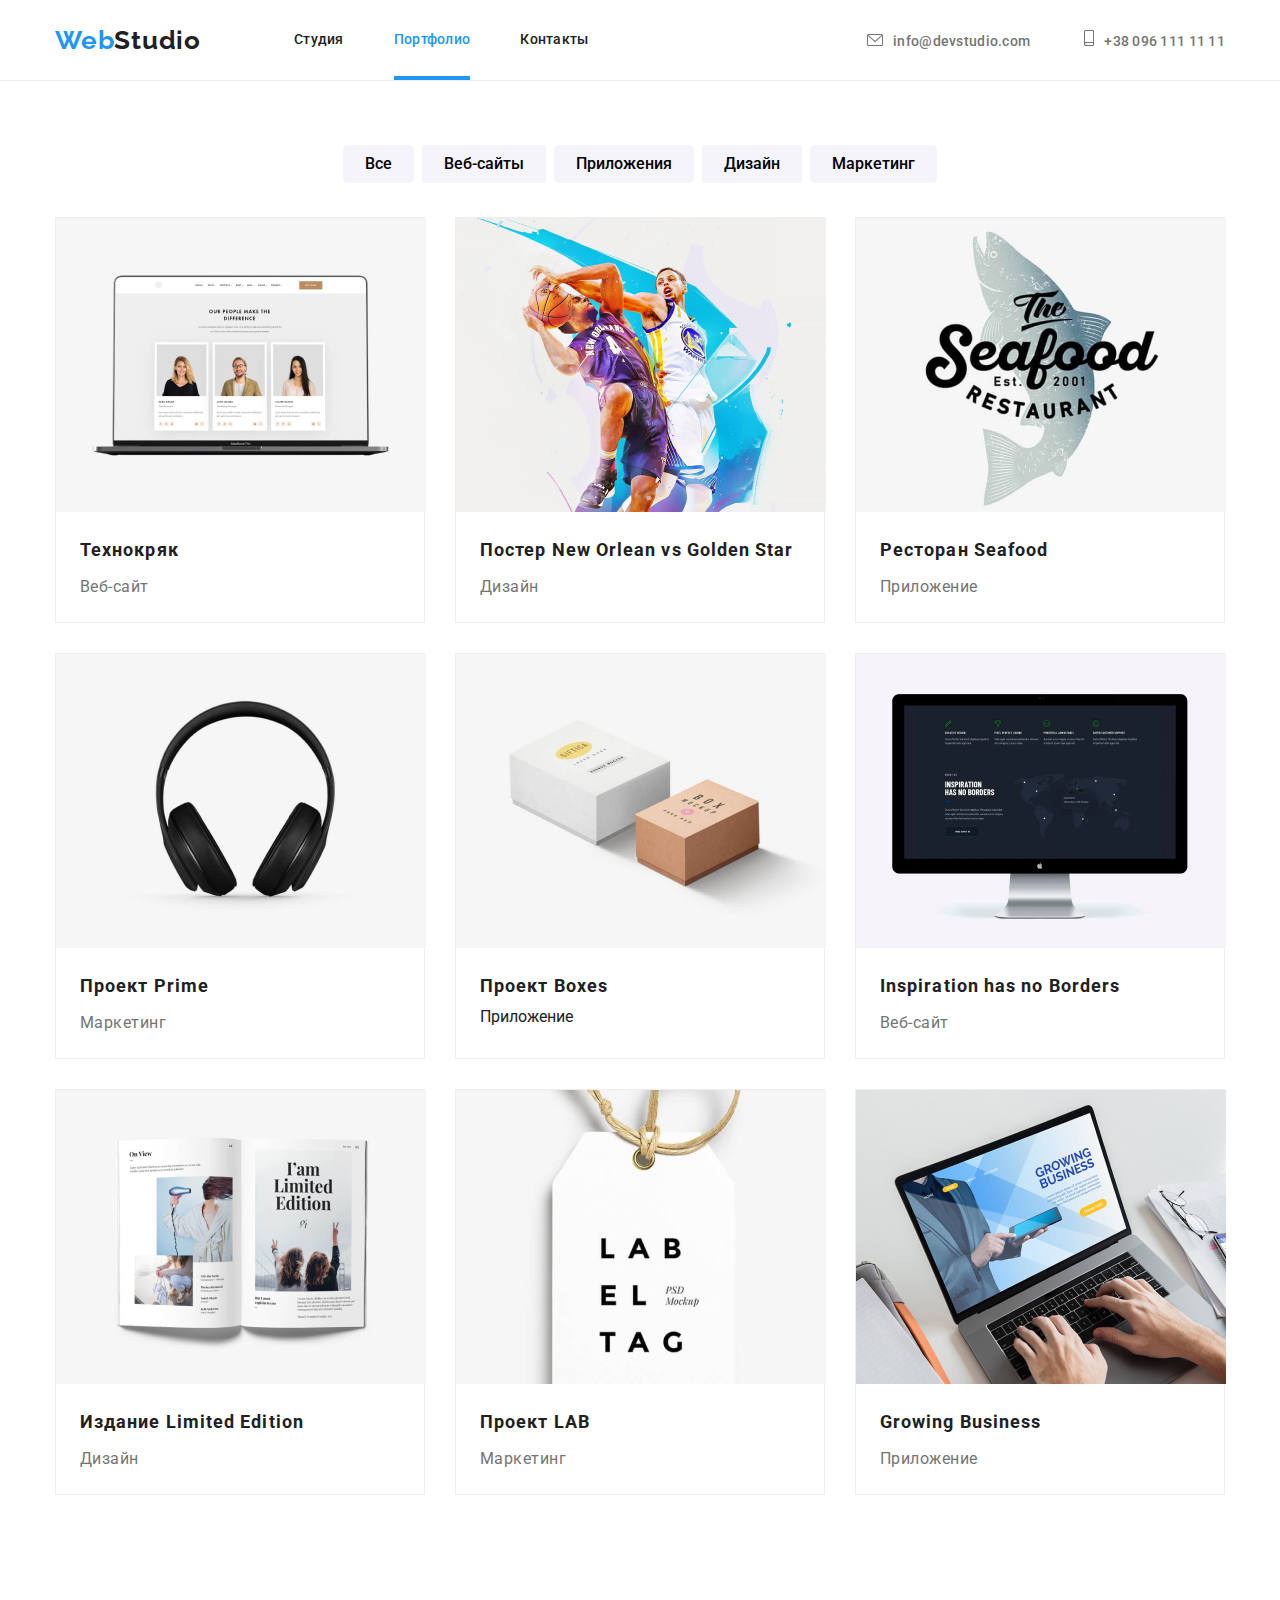
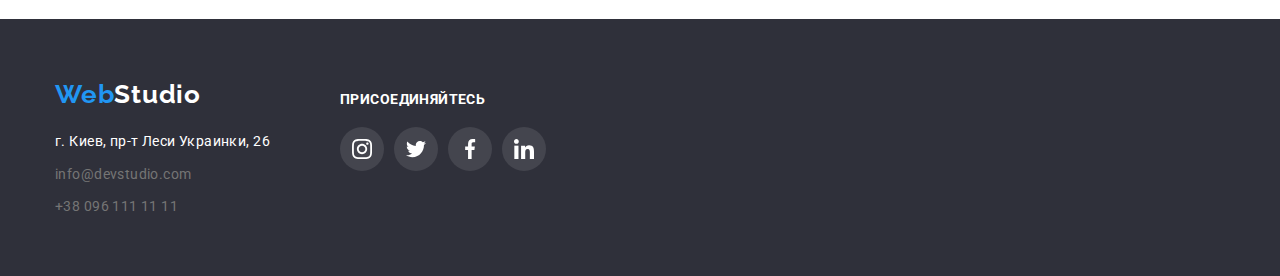
==== commit 90c1c99a: "finish" ====
--- a/portfolio.html
+++ b/portfolio.html
@@ -17,11 +17,11 @@
     <header class="header-portfolio">
         <div class="container-header">
         <nav class="site-nav" >
-            <a class="logo-a" href="./index.html" tabindex="0"><span class="logo">Web</span>Studio </a>
+            <a class="logo-a" href="./index.html" ><span class="logo">Web</span>Studio </a>
             <ul class="logo-a-list">
-                <li class="logo-a-list-item" > <a href="./index.html" tabindex="0">Студия</a></li>
-                <li class="logo-a-list-item" > <a  href="#"> <span class="portfolio" tabindex="0">Портфолио</span> </a> </li>
-                <li class="logo-a-list-item" > <a href="#" tabindex="0">Контакты</a> </li>
+                <li class="logo-a-list-item" > <a  class="logo-a-list-link" href="./index.html" >Студия</a></li>
+                <li class="logo-a-list-item" > <a  class="logo-a-list-link"  href="#"> <span class="portfolio" >Портфолио</span> </a> </li>
+                <li class="logo-a-list-item" > <a  class="logo-a-list-link" href="#" >Контакты</a> </li>
             </ul>
         </nav>
         <address class="header-contact">
--- a/css/styles.css
+++ b/css/styles.css
@@ -65,8 +65,28 @@
 .portfolio {
   color: var(--dedicated-text-color);
 }
+.portfolio::after {
+  content: '';
+  position: absolute;
+  display: inline-block;
+  width: 100%;
+  height: 4px;
+  background-color: #2196f3;
+  bottom: 0;
+  left: 0;
+}
 .studio {
   color: var(--dedicated-text-color);
+}
+.studio::after {
+  content: '';
+  position: absolute;
+  display: inline-block;
+  width: 100%;
+  height: 4px;
+  background-color: #2196f3;
+  bottom: 0;
+  left: 0;
 }
 
 /* Стили для СТУДИЯ */
@@ -79,14 +99,28 @@
   display: flex;
 }
 header {
-  padding-top: 24px;
-  padding-bottom: 25px;
   border-bottom: 1px solid#ececec;
 
   background-color: var(--heroandadress-text-color);
 }
 .logo {
   color: var(--dedicated-text-color);
+}
+.logo-a-list-link {
+  position: relative;
+  display: inline-block;
+  padding-top: 32px;
+  padding-bottom: 32px;
+}
+.logo-a-list-link:hover,
+.logo-a-list-link:focus {
+  color: var(--dedicated-text-color);
+  transition: 250ms cubic-bezier(0.4, 0, 0.2, 1);
+}
+.logo-a:hover,
+.logo-a:focus {
+  color: var(--dedicated-text-color);
+  transition: 250ms cubic-bezier(0.4, 0, 0.2, 1);
 }
 .logo-a {
   font-family: var(--second-font);
@@ -108,11 +142,6 @@
 }
 .logo-a-list-item:not(:last-child) {
   margin-right: 50px;
-}
-.site-nav:hover,
-.site-nav:focus {
-  color: #2196f3;
-  transition: 250ms cubic-bezier(0.4, 0, 0.2, 1);
 }
 .site-nav {
   display: flex;
@@ -578,7 +607,7 @@
 /* страница ПОРТФОЛИО */
 /* Шапка Header */
 .header-portfolio {
-  margin-bottom: 90px;
+  margin-bottom: 64px;
 }
 /* Мейн секция */
 
